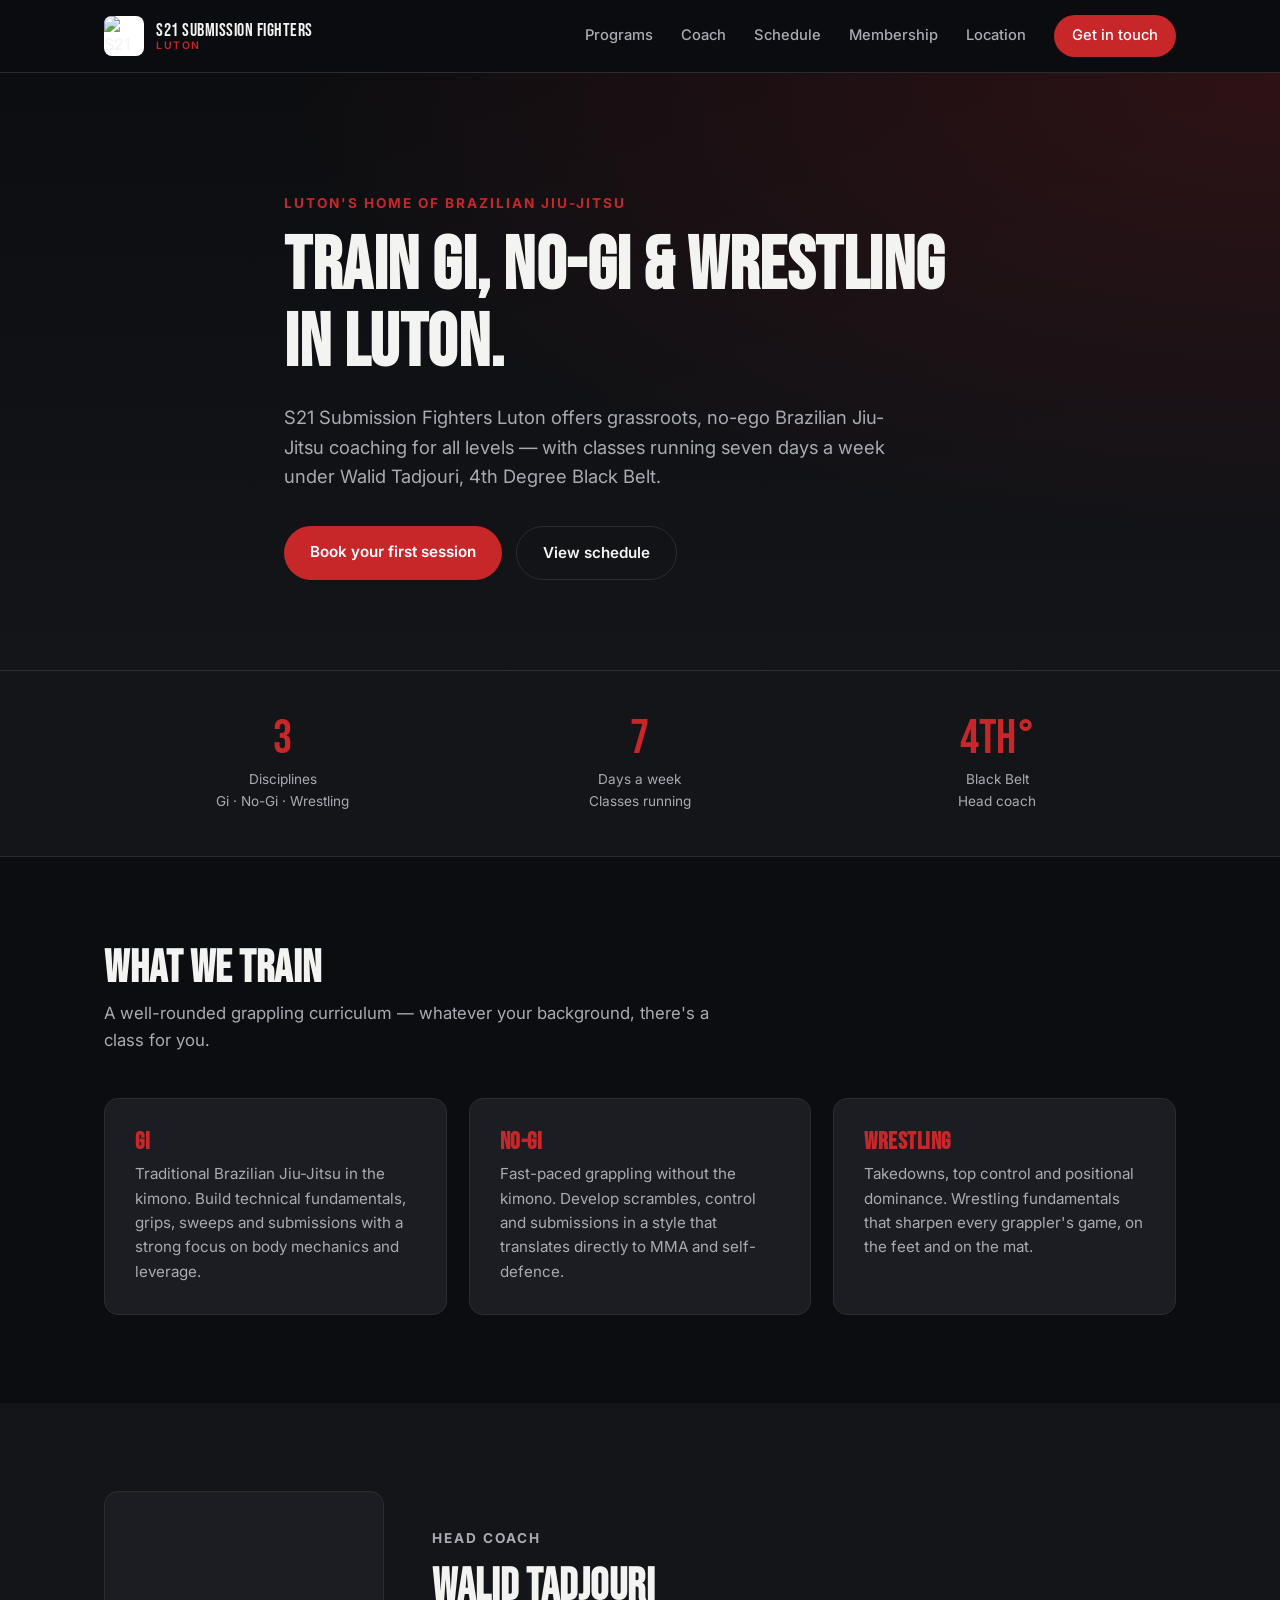
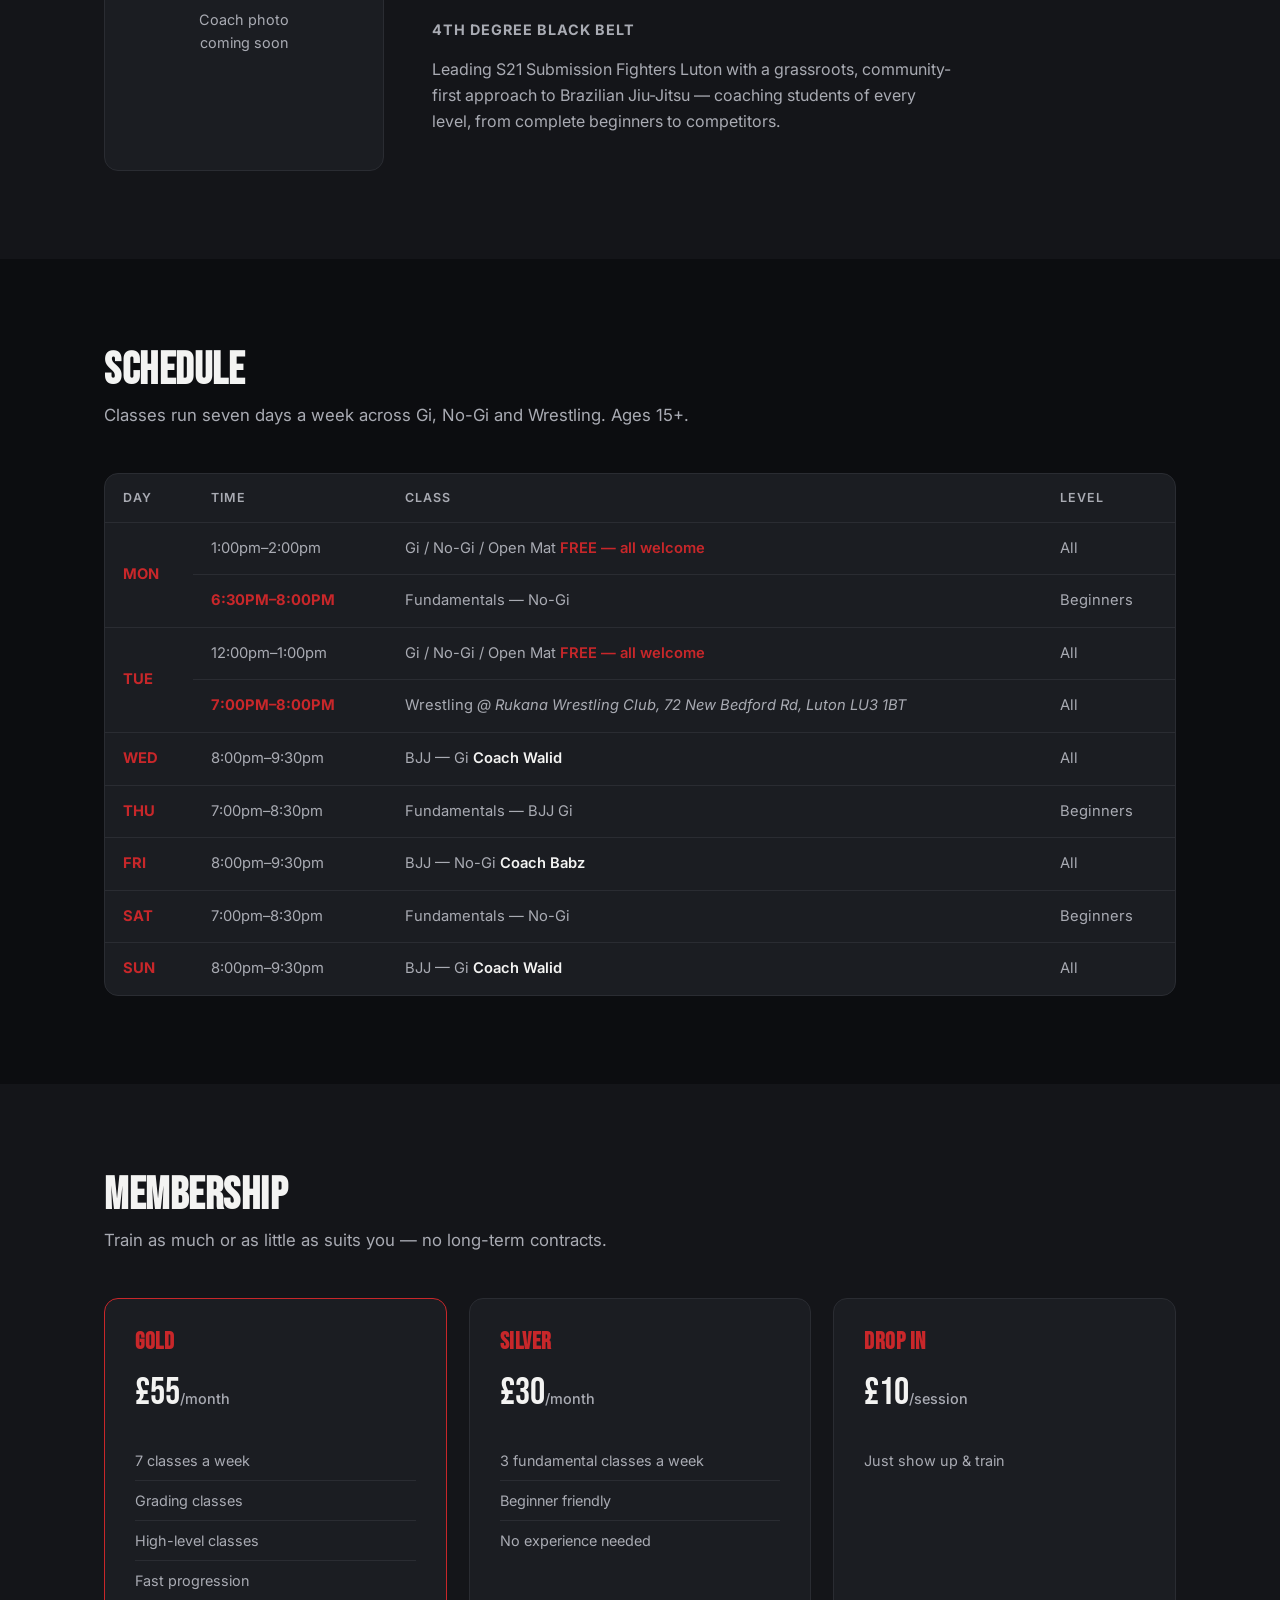
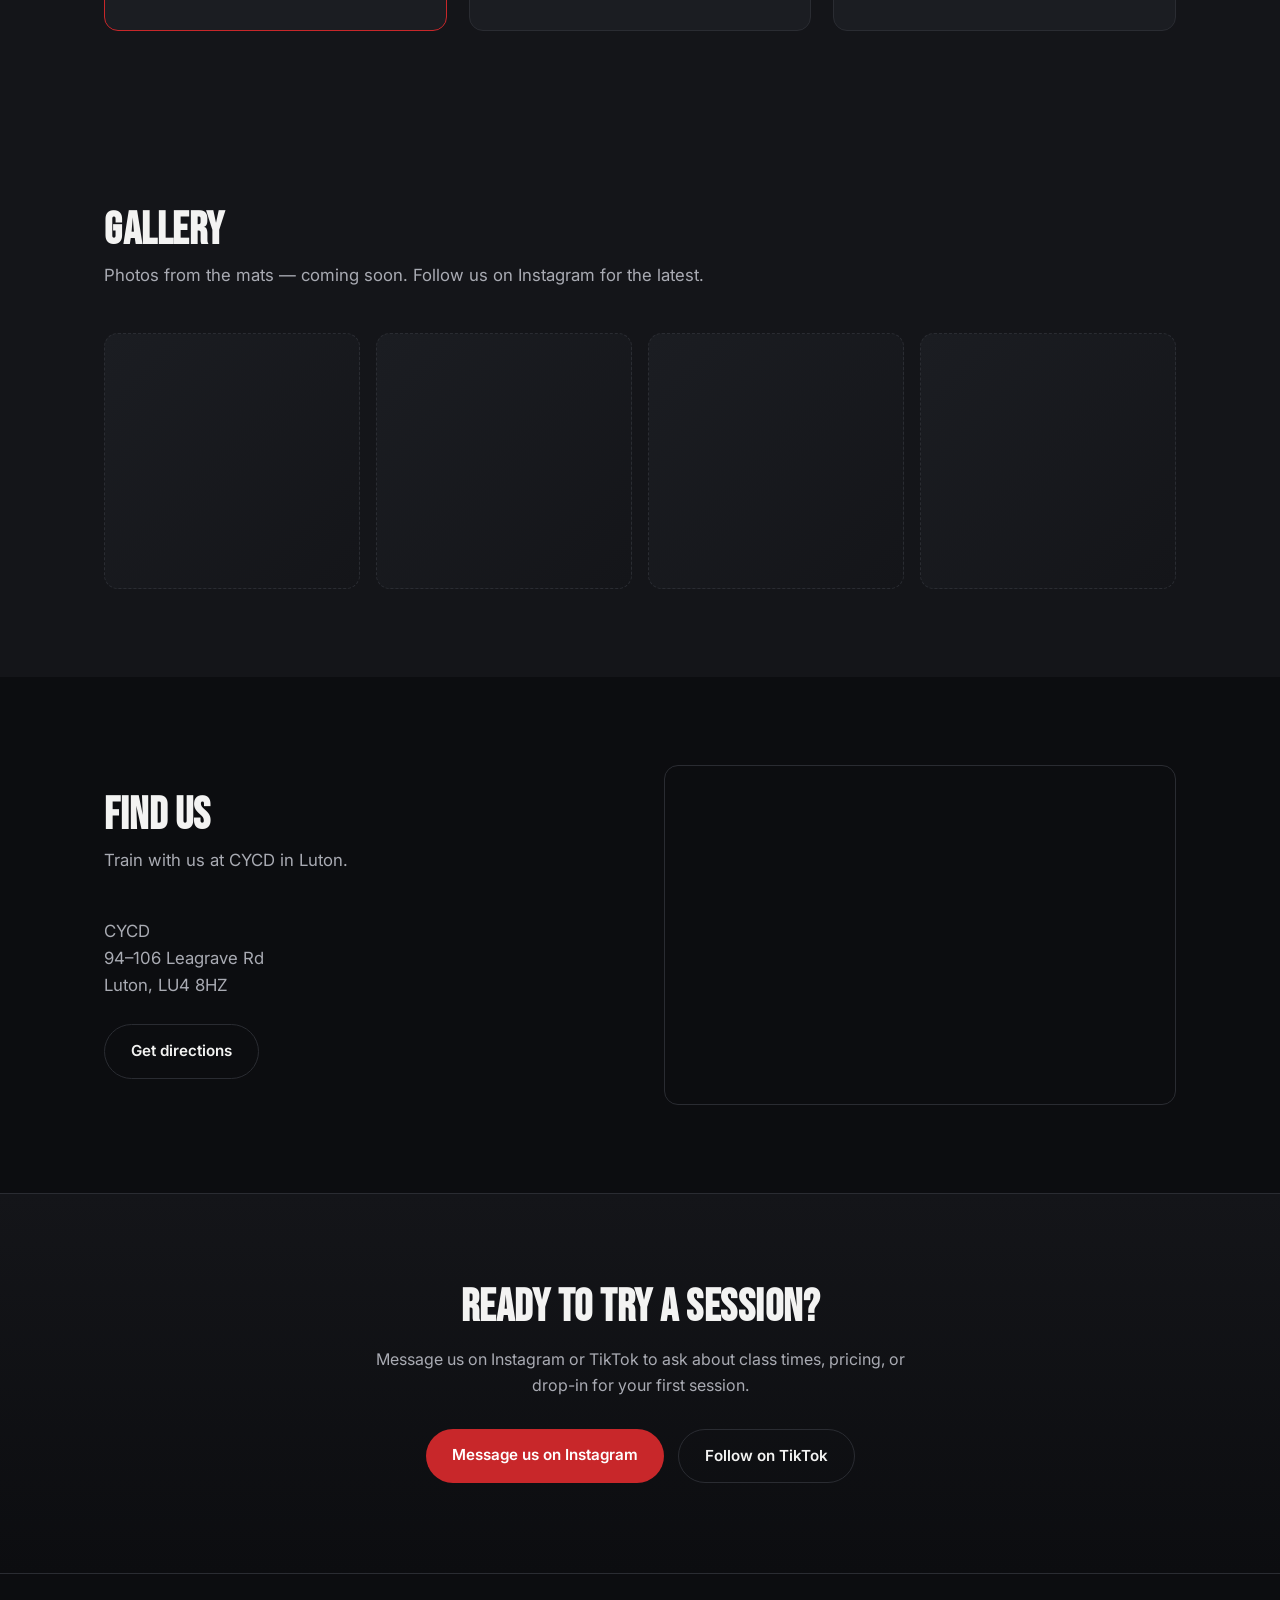
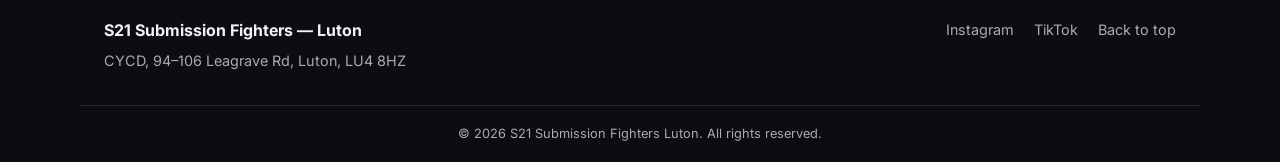
==== index.html @ ac28107a "intiial site" ====
<!DOCTYPE html>
<html lang="en">
<head>
<meta charset="UTF-8">
<meta name="viewport" content="width=device-width, initial-scale=1.0">
<title>S21 Submission Fighters — Luton | Gi, No-Gi &amp; Wrestling</title>
<meta name="description" content="S21 Submission Fighters Luton — Gi, No-Gi and Wrestling classes 7 days a week, coached by Walid Tadjouri, 4th Degree Black Belt. Based at CYCD, 94-106 Leagrave Rd, Luton.">
<link rel="preconnect" href="https://fonts.googleapis.com">
<link href="https://fonts.googleapis.com/css2?family=Inter:wght@400;500;600;700;800&family=Bebas+Neue&display=swap" rel="stylesheet">
<link rel="stylesheet" href="style.css">
</head>
<body>

<header class="site-header" id="top">
  <div class="wrap header-inner">
    <a class="brand" href="#top">
      <img src="https://yt3.googleusercontent.com/KABO2MJBUnOi4TfonW82u385I233VYZKx34DL-7xqxfjM9fc1g4epbsqxJIk49DsZbPs0lf0rQ=s900-c-k-c0x00ffffff-no-rj" alt="S21 Submission Fighters logo" class="brand-logo">
      <span class="brand-text">S21 Submission Fighters<small>Luton</small></span>
    </a>
    <nav class="main-nav" id="mainNav">
      <a href="#programs">Programs</a>
      <a href="#coach">Coach</a>
      <a href="#schedule">Schedule</a>
      <a href="#membership">Membership</a>
      <a href="#location">Location</a>
      <a href="#contact" class="nav-cta">Get in touch</a>
    </nav>
    <button class="nav-toggle" id="navToggle" aria-label="Toggle menu">
      <span></span><span></span><span></span>
    </button>
  </div>
</header>

<main>

  <section class="hero">
    <div class="wrap hero-inner">
      <p class="eyebrow">Luton's home of Brazilian Jiu-Jitsu</p>
      <h1>Train Gi, No-Gi &amp; Wrestling in Luton.</h1>
      <p class="hero-sub">S21 Submission Fighters Luton offers grassroots, no-ego Brazilian Jiu-Jitsu coaching for all levels — with classes running seven days a week under Walid Tadjouri, 4th Degree Black Belt.</p>
      <div class="hero-actions">
        <a href="#contact" class="btn btn-primary">Book your first session</a>
        <a href="#schedule" class="btn btn-ghost">View schedule</a>
      </div>
    </div>
  </section>

  <section class="stats">
    <div class="wrap stats-grid">
      <div class="stat">
        <span class="stat-num">3</span>
        <span class="stat-label">Disciplines<br>Gi · No-Gi · Wrestling</span>
      </div>
      <div class="stat">
        <span class="stat-num">7</span>
        <span class="stat-label">Days a week<br>Classes running</span>
      </div>
      <div class="stat">
        <span class="stat-num">4th°</span>
        <span class="stat-label">Black Belt<br>Head coach</span>
      </div>
    </div>
  </section>

  <section class="section" id="programs">
    <div class="wrap">
      <h2>What we train</h2>
      <p class="section-lead">A well-rounded grappling curriculum — whatever your background, there's a class for you.</p>
      <div class="card-grid">
        <div class="card">
          <h3>Gi</h3>
          <p>Traditional Brazilian Jiu-Jitsu in the kimono. Build technical fundamentals, grips, sweeps and submissions with a strong focus on body mechanics and leverage.</p>
        </div>
        <div class="card">
          <h3>No-Gi</h3>
          <p>Fast-paced grappling without the kimono. Develop scrambles, control and submissions in a style that translates directly to MMA and self-defence.</p>
        </div>
        <div class="card">
          <h3>Wrestling</h3>
          <p>Takedowns, top control and positional dominance. Wrestling fundamentals that sharpen every grappler's game, on the feet and on the mat.</p>
        </div>
      </div>
    </div>
  </section>

  <section class="section alt" id="coach">
    <div class="wrap coach-inner">
      <div class="coach-photo placeholder">
        <span>Coach photo<br>coming soon</span>
      </div>
      <div class="coach-info">
        <p class="eyebrow">Head Coach</p>
        <h2>Walid Tadjouri</h2>
        <p class="coach-belt">4th Degree Black Belt</p>
        <p>Leading S21 Submission Fighters Luton with a grassroots, community-first approach to Brazilian Jiu-Jitsu — coaching students of every level, from complete beginners to competitors.</p>
      </div>
    </div>
  </section>

  <section class="section" id="schedule">
    <div class="wrap">
      <h2>Schedule</h2>
      <p class="section-lead">Classes run seven days a week across Gi, No-Gi and Wrestling. Ages 15+.</p>
      <div class="schedule-table-wrap">
        <table class="schedule-table">
          <thead>
            <tr><th>Day</th><th>Time</th><th>Class</th><th>Level</th></tr>
          </thead>
          <tbody>
            <tr><td rowspan="2">Mon</td><td>1:00pm–2:00pm</td><td>Gi / No-Gi / Open Mat <span class="tag-free">FREE — all welcome</span></td><td>All</td></tr>
            <tr><td>6:30pm–8:00pm</td><td>Fundamentals — No-Gi</td><td>Beginners</td></tr>
            <tr><td rowspan="2">Tue</td><td>12:00pm–1:00pm</td><td>Gi / No-Gi / Open Mat <span class="tag-free">FREE — all welcome</span></td><td>All</td></tr>
            <tr><td>7:00pm–8:00pm</td><td>Wrestling <span class="off-site">@ Rukana Wrestling Club, 72 New Bedford Rd, Luton LU3 1BT</span></td><td>All</td></tr>
            <tr><td>Wed</td><td>8:00pm–9:30pm</td><td>BJJ — Gi <span class="coach-tag">Coach Walid</span></td><td>All</td></tr>
            <tr><td>Thu</td><td>7:00pm–8:30pm</td><td>Fundamentals — BJJ Gi</td><td>Beginners</td></tr>
            <tr><td>Fri</td><td>8:00pm–9:30pm</td><td>BJJ — No-Gi <span class="coach-tag">Coach Babz</span></td><td>All</td></tr>
            <tr><td>Sat</td><td>7:00pm–8:30pm</td><td>Fundamentals — No-Gi</td><td>Beginners</td></tr>
            <tr><td>Sun</td><td>8:00pm–9:30pm</td><td>BJJ — Gi <span class="coach-tag">Coach Walid</span></td><td>All</td></tr>
          </tbody>
        </table>
      </div>
    </div>
  </section>

  <section class="section alt" id="membership">
    <div class="wrap">
      <h2>Membership</h2>
      <p class="section-lead">Train as much or as little as suits you — no long-term contracts.</p>
      <div class="pricing-grid">
        <div class="price-card featured">
          <h3>Gold</h3>
          <p class="price-amount">£55<span>/month</span></p>
          <ul class="price-list">
            <li>7 classes a week</li>
            <li>Grading classes</li>
            <li>High-level classes</li>
            <li>Fast progression</li>
          </ul>
        </div>
        <div class="price-card">
          <h3>Silver</h3>
          <p class="price-amount">£30<span>/month</span></p>
          <ul class="price-list">
            <li>3 fundamental classes a week</li>
            <li>Beginner friendly</li>
            <li>No experience needed</li>
          </ul>
        </div>
        <div class="price-card">
          <h3>Drop In</h3>
          <p class="price-amount">£10<span>/session</span></p>
          <ul class="price-list">
            <li>Just show up &amp; train</li>
          </ul>
        </div>
      </div>
    </div>
  </section>

  <section class="section alt" id="gallery">
    <div class="wrap">
      <h2>Gallery</h2>
      <p class="section-lead">Photos from the mats — coming soon. Follow us on Instagram for the latest.</p>
      <div class="gallery-grid">
        <div class="gallery-item placeholder"></div>
        <div class="gallery-item placeholder"></div>
        <div class="gallery-item placeholder"></div>
        <div class="gallery-item placeholder"></div>
      </div>
    </div>
  </section>

  <section class="section" id="location">
    <div class="wrap location-inner">
      <div class="location-info">
        <h2>Find us</h2>
        <p class="section-lead">Train with us at CYCD in Luton.</p>
        <p class="address">CYCD<br>94–106 Leagrave Rd<br>Luton, LU4 8HZ</p>
        <a href="https://www.google.com/maps?q=CYCD,+94-106+Leagrave+Rd,+Luton,+LU4+8HZ" target="_blank" rel="noopener" class="btn btn-ghost">Get directions</a>
      </div>
      <div class="map-embed">
        <iframe
          src="https://www.google.com/maps?q=CYCD,+94-106+Leagrave+Rd,+Luton,+LU4+8HZ&output=embed"
          width="100%" height="100%" style="border:0;" allowfullscreen="" loading="lazy"
          referrerpolicy="no-referrer-when-downgrade" title="S21 Luton location map">
        </iframe>
      </div>
    </div>
  </section>

  <section class="cta" id="contact">
    <div class="wrap cta-inner">
      <h2>Ready to try a session?</h2>
      <p>Message us on Instagram or TikTok to ask about class times, pricing, or drop-in for your first session.</p>
      <div class="hero-actions">
        <a href="https://www.instagram.com/s21.luton/" target="_blank" rel="noopener" class="btn btn-primary">Message us on Instagram</a>
        <a href="https://www.tiktok.com/@s21.luton" target="_blank" rel="noopener" class="btn btn-ghost">Follow on TikTok</a>
      </div>
    </div>
  </section>

</main>

<footer class="site-footer">
  <div class="wrap footer-inner">
    <div>
      <strong>S21 Submission Fighters — Luton</strong>
      <p>CYCD, 94–106 Leagrave Rd, Luton, LU4 8HZ</p>
    </div>
    <div class="footer-links">
      <a href="https://www.instagram.com/s21.luton/" target="_blank" rel="noopener">Instagram</a>
      <a href="https://www.tiktok.com/@s21.luton" target="_blank" rel="noopener">TikTok</a>
      <a href="#top">Back to top</a>
    </div>
  </div>
  <div class="wrap footer-bottom">
    <p>© 2026 S21 Submission Fighters Luton. All rights reserved.</p>
  </div>
</footer>

<script src="script.js"></script>
</body>
</html>
---- style.css ----
:root{
  --bg:#0c0d10;
  --bg-alt:#141519;
  --card:#1b1d22;
  --border:#2a2c32;
  --text:#f3f3f2;
  --text-dim:#a9abb3;
  --red:#c8272a;
  --red-dim:#8f1c1e;
  --radius:14px;
  --wrap:1120px;
}

*{box-sizing:border-box;margin:0;padding:0;}

html{scroll-behavior:smooth;}

body{
  font-family:'Inter',system-ui,sans-serif;
  background:var(--bg);
  color:var(--text);
  line-height:1.6;
  -webkit-font-smoothing:antialiased;
}

h1,h2,h3{
  font-family:'Bebas Neue',Inter,sans-serif;
  letter-spacing:0.5px;
  line-height:1.05;
}

h1{font-size:clamp(2.6rem,6vw,4.6rem);}
h2{font-size:clamp(1.9rem,4vw,2.8rem);margin-bottom:0.5rem;}
h3{font-size:1.5rem;margin-bottom:0.5rem;}

a{color:inherit;text-decoration:none;}

.wrap{
  max-width:var(--wrap);
  margin:0 auto;
  padding:0 24px;
}

/* Header */
.site-header{
  position:sticky;top:0;z-index:50;
  background:rgba(12,13,16,0.85);
  backdrop-filter:blur(10px);
  border-bottom:1px solid var(--border);
}
.header-inner{
  display:flex;align-items:center;justify-content:space-between;
  height:72px;
}
.brand{display:flex;align-items:center;gap:12px;}
.brand-logo{height:40px;width:40px;object-fit:contain;border-radius:8px;background:#fff;}
.brand-text{font-family:'Bebas Neue',sans-serif;font-size:1.1rem;letter-spacing:0.5px;display:flex;flex-direction:column;line-height:1.1;}
.brand-text small{font-family:'Inter',sans-serif;font-size:0.65rem;font-weight:600;color:var(--red);letter-spacing:1.5px;text-transform:uppercase;}

.main-nav{display:flex;align-items:center;gap:28px;}
.main-nav a{font-size:0.92rem;font-weight:500;color:var(--text-dim);transition:color .2s;}
.main-nav a:hover{color:var(--text);}
.nav-cta{
  background:var(--red);color:#fff !important;
  padding:9px 18px;border-radius:999px;font-weight:600;
}
.nav-cta:hover{background:#a91f22;}

.nav-toggle{display:none;flex-direction:column;gap:5px;background:none;border:0;cursor:pointer;padding:8px;}
.nav-toggle span{width:22px;height:2px;background:var(--text);display:block;}

/* Hero */
.hero{
  padding:120px 0 90px;
  background:
    radial-gradient(ellipse at top right, rgba(200,39,42,0.18), transparent 55%),
    linear-gradient(180deg, var(--bg) 0%, var(--bg-alt) 100%);
  border-bottom:1px solid var(--border);
}
.hero-inner{max-width:760px;}
.eyebrow{
  color:var(--red);font-weight:700;font-size:0.85rem;
  text-transform:uppercase;letter-spacing:2px;margin-bottom:14px;
}
.hero-sub{color:var(--text-dim);font-size:1.15rem;margin:20px 0 34px;max-width:620px;}
.hero-actions{display:flex;gap:14px;flex-wrap:wrap;}

.btn{
  display:inline-block;padding:14px 26px;border-radius:999px;
  font-weight:600;font-size:0.95rem;transition:all .2s;
}
.btn-primary{background:var(--red);color:#fff;}
.btn-primary:hover{background:#a91f22;}
.btn-ghost{border:1px solid var(--border);color:var(--text);}
.btn-ghost:hover{border-color:var(--red);color:var(--red);}

/* Stats */
.stats{background:var(--bg-alt);border-bottom:1px solid var(--border);}
.stats-grid{
  display:grid;grid-template-columns:repeat(3,1fr);
  padding:44px 24px;text-align:center;
}
.stat{padding:0 12px;}
.stat-num{
  display:block;font-family:'Bebas Neue',sans-serif;
  font-size:3rem;color:var(--red);line-height:1;
}
.stat-label{color:var(--text-dim);font-size:0.85rem;margin-top:6px;display:block;}

/* Sections */
.section{padding:88px 0;}
.section.alt{background:var(--bg-alt);}
.section-lead{color:var(--text-dim);font-size:1.05rem;max-width:640px;margin-bottom:44px;}

.card-grid{display:grid;grid-template-columns:repeat(3,1fr);gap:22px;}
.card{
  background:var(--card);border:1px solid var(--border);
  border-radius:var(--radius);padding:30px;
}
.card h3{color:var(--red);}
.card p{color:var(--text-dim);font-size:0.95rem;}

/* Coach */
.coach-inner{display:grid;grid-template-columns:280px 1fr;gap:48px;align-items:center;}
.coach-photo{
  width:280px;height:280px;border-radius:var(--radius);
  overflow:hidden;background:var(--card);border:1px solid var(--border);
}
.coach-photo img{width:100%;height:100%;object-fit:cover;}
.coach-photo.placeholder{
  display:flex;align-items:center;justify-content:center;
  color:var(--text-dim);font-size:0.9rem;text-align:center;
}
.coach-belt{color:var(--red);font-weight:700;margin:6px 0 16px;text-transform:uppercase;letter-spacing:1px;font-size:0.9rem;}
.coach-info p{color:var(--text-dim);max-width:520px;}

/* Schedule */
.schedule-table-wrap{
  background:var(--card);border:1px solid var(--border);
  border-radius:var(--radius);overflow-x:auto;
}
.schedule-table{width:100%;border-collapse:collapse;font-size:0.92rem;white-space:nowrap;}
.schedule-table th,.schedule-table td{
  padding:14px 18px;text-align:left;border-bottom:1px solid var(--border);
}
.schedule-table th{
  color:var(--text-dim);font-size:0.78rem;text-transform:uppercase;letter-spacing:1px;font-weight:600;
}
.schedule-table td:first-child{color:var(--red);font-weight:700;text-transform:uppercase;}
.schedule-table tr:last-child td{border-bottom:none;}
.schedule-table td{color:var(--text-dim);white-space:normal;}
.schedule-table .tag-free{color:var(--red);font-weight:600;}
.schedule-table .coach-tag{color:var(--text);font-weight:600;}
.schedule-table .off-site{color:var(--text-dim);font-style:italic;}

/* Pricing / Membership */
.pricing-grid{display:grid;grid-template-columns:repeat(3,1fr);gap:22px;}
.price-card{
  background:var(--card);border:1px solid var(--border);
  border-radius:var(--radius);padding:30px;
}
.price-card.featured{border-color:var(--red);position:relative;}
.price-card h3{color:var(--red);}
.price-amount{font-family:'Bebas Neue',sans-serif;font-size:2.4rem;color:var(--text);margin-bottom:18px;}
.price-amount span{font-family:'Inter',sans-serif;font-size:0.9rem;color:var(--text-dim);font-weight:500;}
.price-list{list-style:none;}
.price-list li{
  color:var(--text-dim);font-size:0.9rem;padding:8px 0;
  border-top:1px solid var(--border);
}
.price-list li:first-child{border-top:none;}

/* Gallery */
.gallery-grid{
  display:grid;grid-template-columns:repeat(4,1fr);gap:16px;
}
.gallery-item{
  aspect-ratio:1/1;border-radius:var(--radius);
  background:linear-gradient(135deg, var(--card), var(--bg-alt));
  border:1px dashed var(--border);
}

/* Location */
.location-inner{display:grid;grid-template-columns:1fr 1fr;gap:48px;align-items:center;}
.address{color:var(--text-dim);margin:16px 0 26px;font-size:1.05rem;}

.map-embed{
  height:340px;border-radius:var(--radius);overflow:hidden;
  border:1px solid var(--border);
}

/* CTA */
.cta{
  padding:90px 0;text-align:center;
  background:linear-gradient(180deg, var(--bg-alt), var(--bg));
  border-top:1px solid var(--border);
}
.cta-inner{max-width:600px;margin:0 auto;}
.cta p{color:var(--text-dim);margin:16px 0 30px;}
.cta .hero-actions{justify-content:center;}

/* Footer */
.site-footer{border-top:1px solid var(--border);padding:44px 0 0;background:var(--bg);}
.footer-inner{
  display:flex;justify-content:space-between;align-items:flex-start;
  gap:24px;flex-wrap:wrap;padding-bottom:32px;
}
.footer-inner p{color:var(--text-dim);font-size:0.9rem;margin-top:6px;}
.footer-links{display:flex;gap:20px;}
.footer-links a{color:var(--text-dim);font-size:0.9rem;}
.footer-links a:hover{color:var(--red);}
.footer-bottom{
  border-top:1px solid var(--border);padding:18px 24px;
  text-align:center;color:var(--text-dim);font-size:0.8rem;
}

/* Responsive */
@media (max-width:860px){
  .main-nav{
    position:fixed;top:72px;left:0;right:0;
    background:var(--bg-alt);border-bottom:1px solid var(--border);
    flex-direction:column;align-items:flex-start;padding:20px 24px;gap:18px;
    transform:translateY(-130%);transition:transform .25s;
  }
  .main-nav.open{transform:translateY(0);}
  .nav-toggle{display:flex;}
  .stats-grid{grid-template-columns:1fr;gap:24px;}
  .card-grid{grid-template-columns:1fr;}
  .coach-inner{grid-template-columns:1fr;}
  .coach-photo{width:100%;height:220px;}
  .location-inner{grid-template-columns:1fr;}
  .gallery-grid{grid-template-columns:repeat(2,1fr);}
  .pricing-grid{grid-template-columns:1fr;}
}
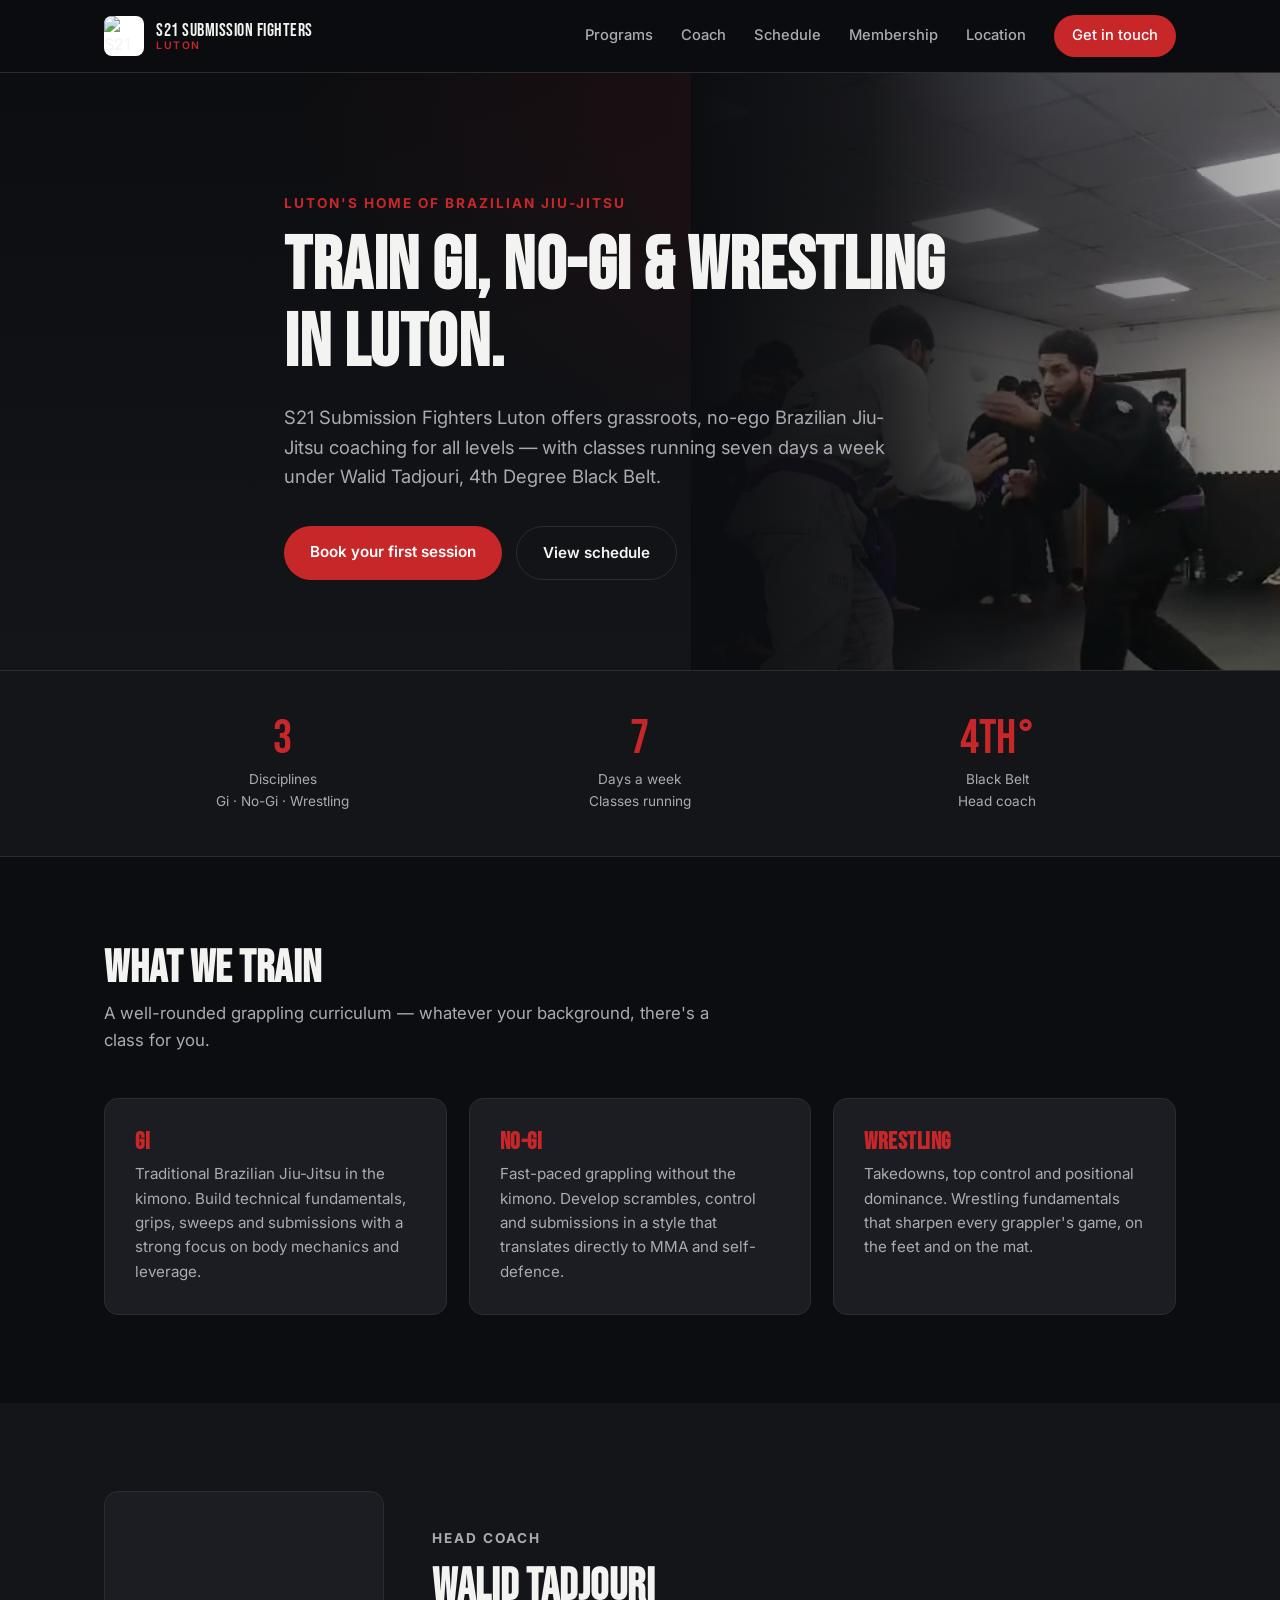
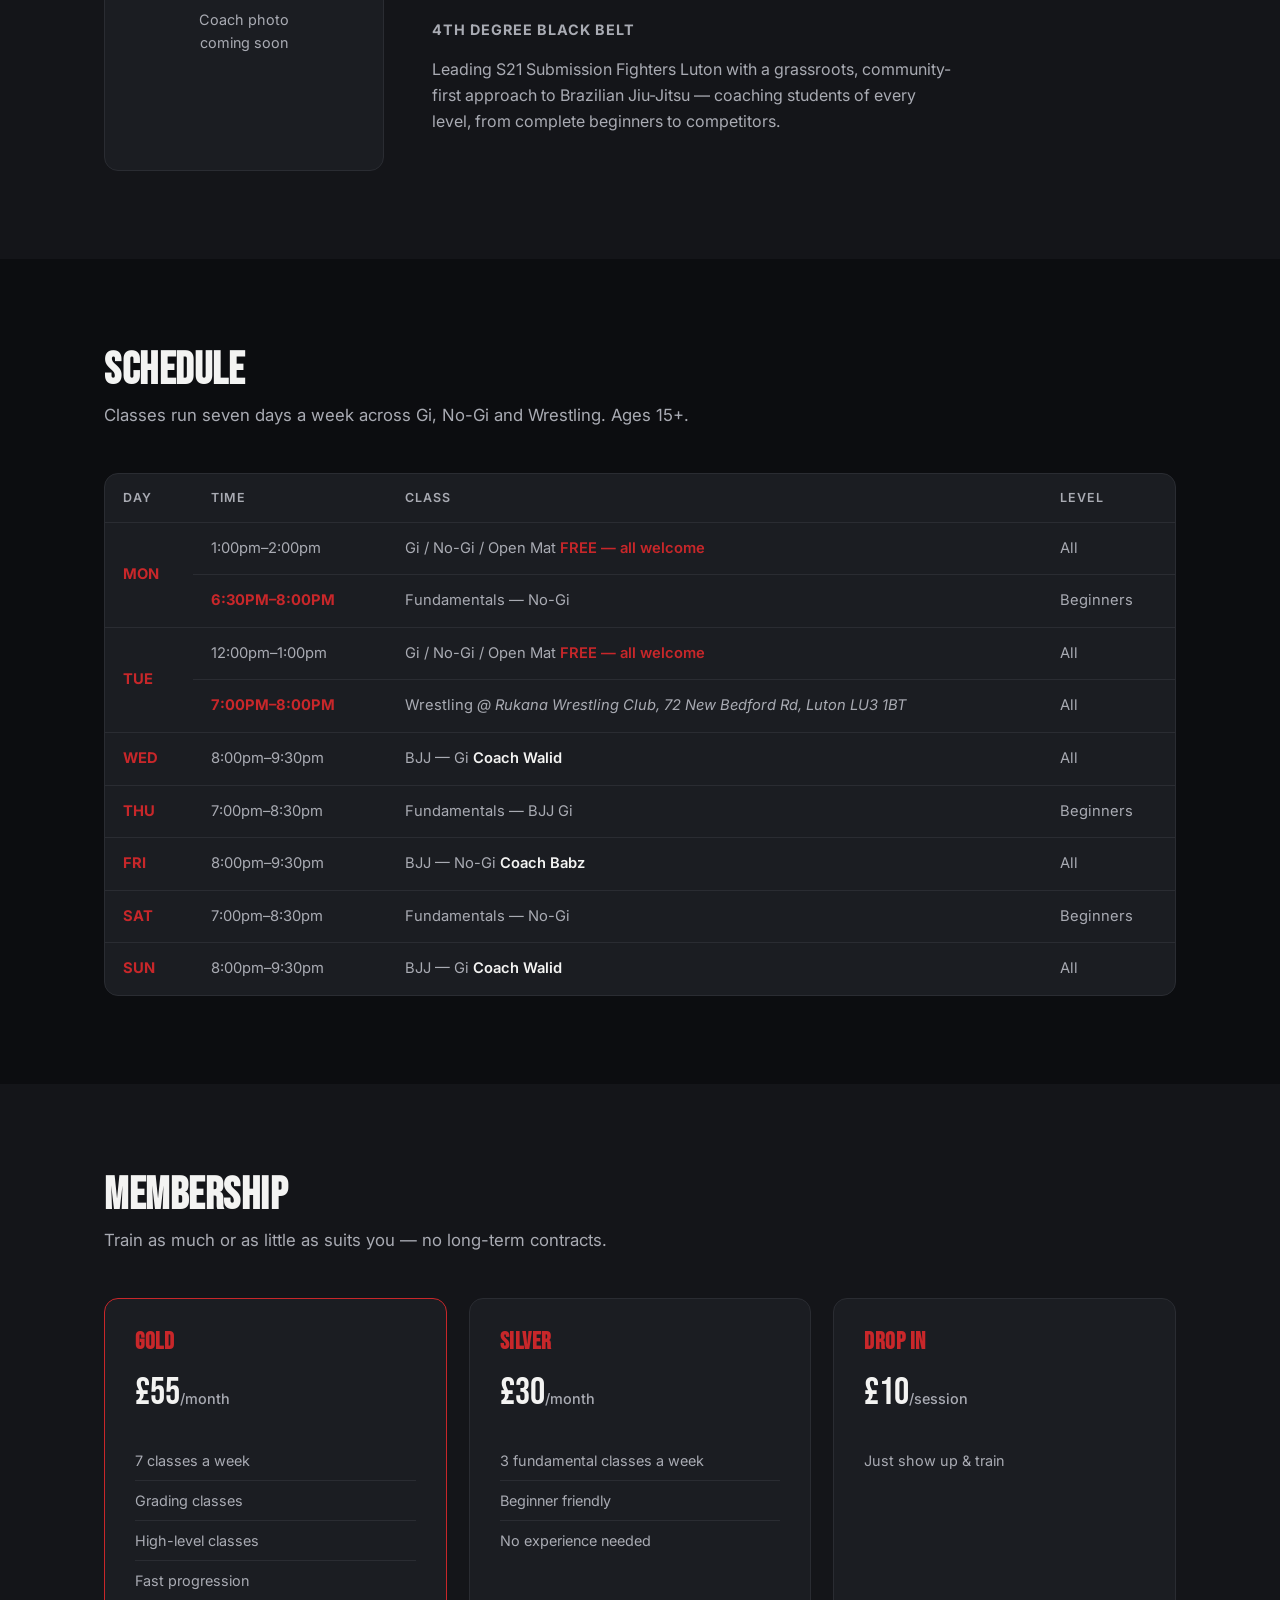
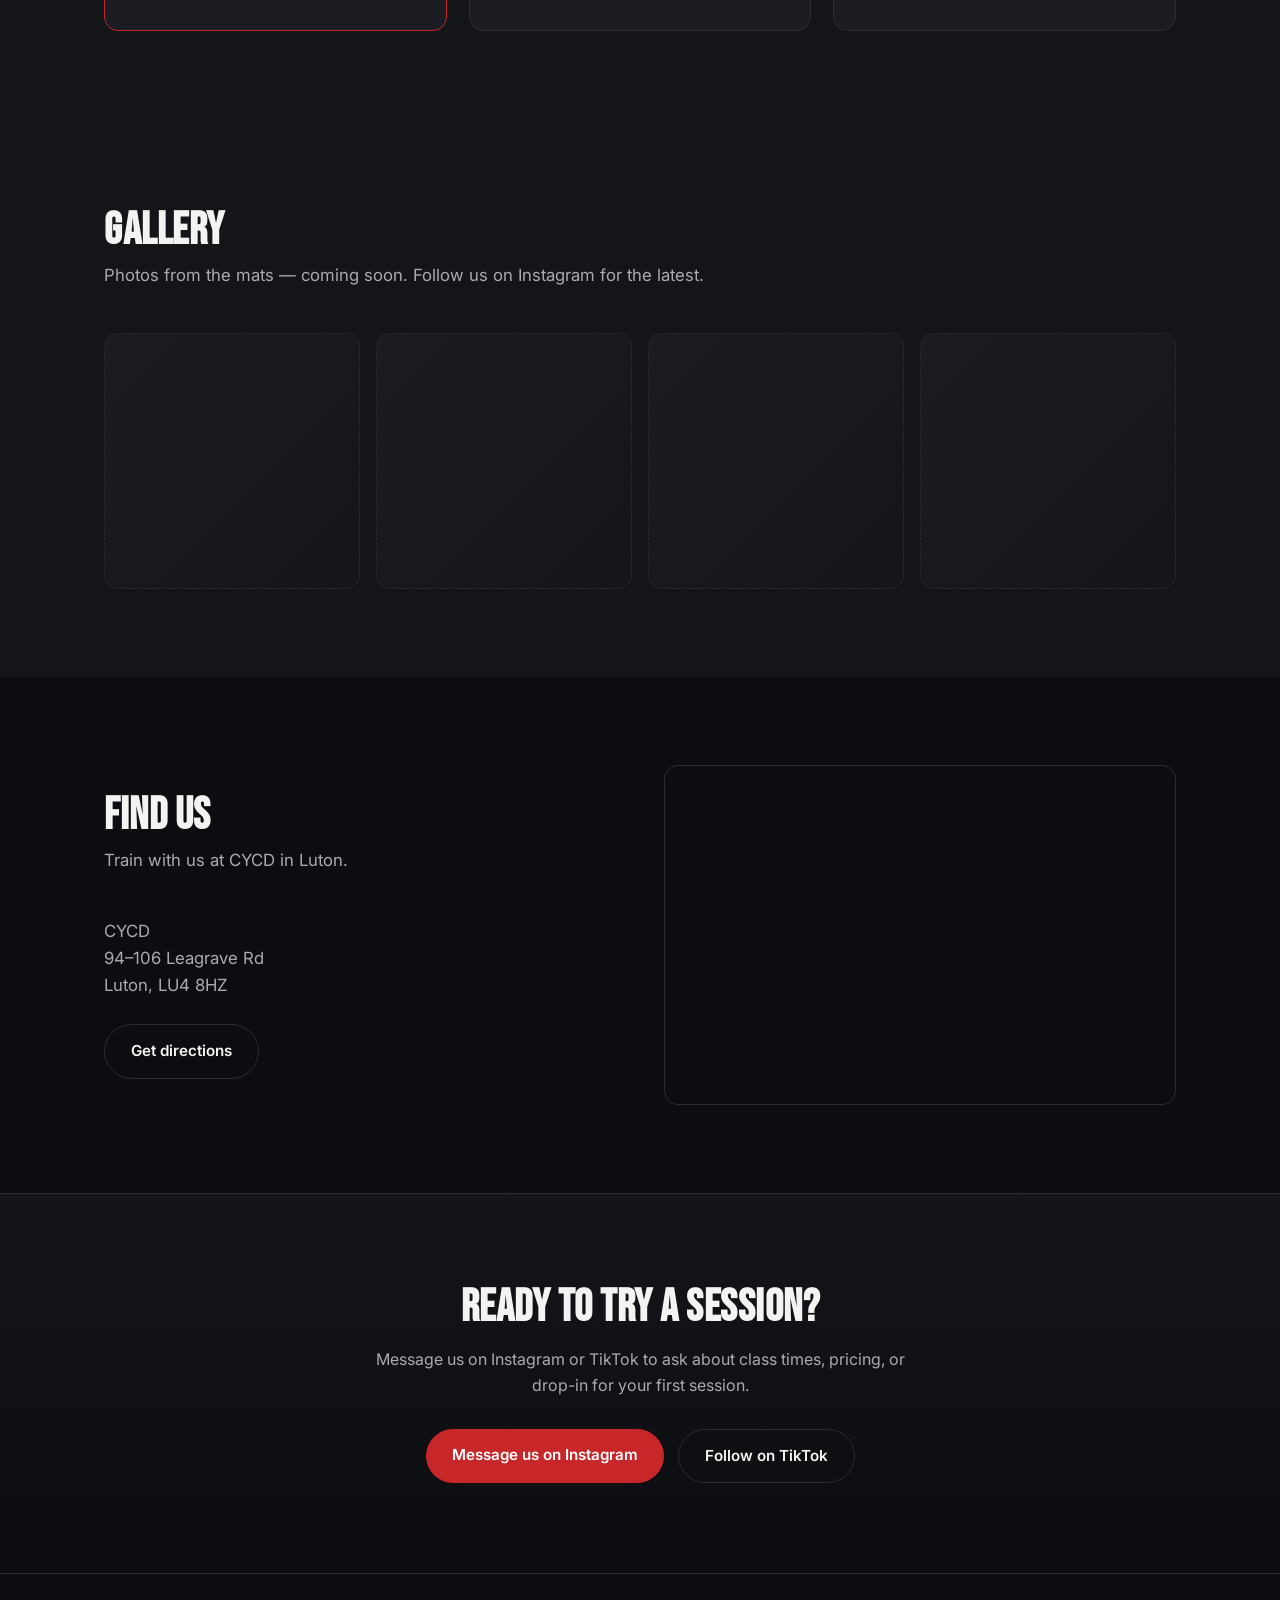
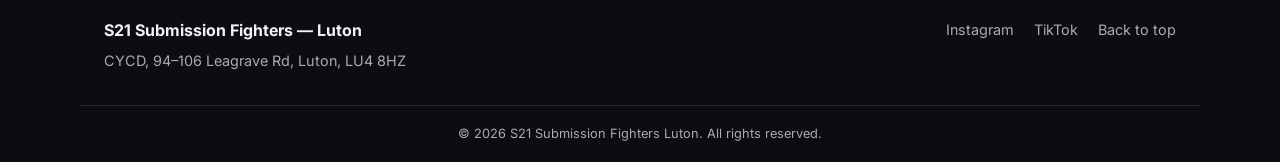
==== commit 5ddfb4a0: "video underlay" ====
--- a/index.html
+++ b/index.html
@@ -34,11 +34,17 @@
 <main>
 
   <section class="hero">
+    <div class="hero-video-wrap" aria-hidden="true">
+      <video class="hero-video" autoplay muted loop playsinline preload="metadata" poster="images/hero-poster.jpg">
+        <source src="videos/hero.mp4" type="video/mp4">
+      </video>
+      <div class="hero-video-overlay"></div>
+    </div>
     <div class="wrap hero-inner">
-      <p class="eyebrow">Luton's home of Brazilian Jiu-Jitsu</p>
-      <h1>Train Gi, No-Gi &amp; Wrestling in Luton.</h1>
-      <p class="hero-sub">S21 Submission Fighters Luton offers grassroots, no-ego Brazilian Jiu-Jitsu coaching for all levels — with classes running seven days a week under Walid Tadjouri, 4th Degree Black Belt.</p>
-      <div class="hero-actions">
+      <p class="eyebrow fade-in">Luton's home of Brazilian Jiu-Jitsu</p>
+      <h1 class="slide-up">Train Gi, No-Gi &amp; Wrestling in Luton.</h1>
+      <p class="hero-sub fade-in delay-1">S21 Submission Fighters Luton offers grassroots, no-ego Brazilian Jiu-Jitsu coaching for all levels — with classes running seven days a week under Walid Tadjouri, 4th Degree Black Belt.</p>
+      <div class="hero-actions fade-in delay-2">
         <a href="#contact" class="btn btn-primary">Book your first session</a>
         <a href="#schedule" class="btn btn-ghost">View schedule</a>
       </div>
@@ -67,15 +73,15 @@
       <h2>What we train</h2>
       <p class="section-lead">A well-rounded grappling curriculum — whatever your background, there's a class for you.</p>
       <div class="card-grid">
-        <div class="card">
+        <div class="card reveal">
           <h3>Gi</h3>
           <p>Traditional Brazilian Jiu-Jitsu in the kimono. Build technical fundamentals, grips, sweeps and submissions with a strong focus on body mechanics and leverage.</p>
         </div>
-        <div class="card">
+        <div class="card reveal">
           <h3>No-Gi</h3>
           <p>Fast-paced grappling without the kimono. Develop scrambles, control and submissions in a style that translates directly to MMA and self-defence.</p>
         </div>
-        <div class="card">
+        <div class="card reveal">
           <h3>Wrestling</h3>
           <p>Takedowns, top control and positional dominance. Wrestling fundamentals that sharpen every grappler's game, on the feet and on the mat.</p>
         </div>
@@ -85,10 +91,10 @@
 
   <section class="section alt" id="coach">
     <div class="wrap coach-inner">
-      <div class="coach-photo placeholder">
+      <div class="coach-photo placeholder reveal">
         <span>Coach photo<br>coming soon</span>
       </div>
-      <div class="coach-info">
+      <div class="coach-info reveal">
         <p class="eyebrow">Head Coach</p>
         <h2>Walid Tadjouri</h2>
         <p class="coach-belt">4th Degree Black Belt</p>
@@ -101,7 +107,7 @@
     <div class="wrap">
       <h2>Schedule</h2>
       <p class="section-lead">Classes run seven days a week across Gi, No-Gi and Wrestling. Ages 15+.</p>
-      <div class="schedule-table-wrap">
+      <div class="schedule-table-wrap reveal">
         <table class="schedule-table">
           <thead>
             <tr><th>Day</th><th>Time</th><th>Class</th><th>Level</th></tr>
@@ -127,7 +133,7 @@
       <h2>Membership</h2>
       <p class="section-lead">Train as much or as little as suits you — no long-term contracts.</p>
       <div class="pricing-grid">
-        <div class="price-card featured">
+        <div class="price-card featured reveal">
           <h3>Gold</h3>
           <p class="price-amount">£55<span>/month</span></p>
           <ul class="price-list">
@@ -137,7 +143,7 @@
             <li>Fast progression</li>
           </ul>
         </div>
-        <div class="price-card">
+        <div class="price-card reveal">
           <h3>Silver</h3>
           <p class="price-amount">£30<span>/month</span></p>
           <ul class="price-list">
@@ -146,7 +152,7 @@
             <li>No experience needed</li>
           </ul>
         </div>
-        <div class="price-card">
+        <div class="price-card reveal">
           <h3>Drop In</h3>
           <p class="price-amount">£10<span>/session</span></p>
           <ul class="price-list">
@@ -162,23 +168,23 @@
       <h2>Gallery</h2>
       <p class="section-lead">Photos from the mats — coming soon. Follow us on Instagram for the latest.</p>
       <div class="gallery-grid">
-        <div class="gallery-item placeholder"></div>
-        <div class="gallery-item placeholder"></div>
-        <div class="gallery-item placeholder"></div>
-        <div class="gallery-item placeholder"></div>
+        <div class="gallery-item placeholder reveal"></div>
+        <div class="gallery-item placeholder reveal"></div>
+        <div class="gallery-item placeholder reveal"></div>
+        <div class="gallery-item placeholder reveal"></div>
       </div>
     </div>
   </section>
 
   <section class="section" id="location">
     <div class="wrap location-inner">
-      <div class="location-info">
+      <div class="location-info reveal">
         <h2>Find us</h2>
         <p class="section-lead">Train with us at CYCD in Luton.</p>
         <p class="address">CYCD<br>94–106 Leagrave Rd<br>Luton, LU4 8HZ</p>
         <a href="https://www.google.com/maps?q=CYCD,+94-106+Leagrave+Rd,+Luton,+LU4+8HZ" target="_blank" rel="noopener" class="btn btn-ghost">Get directions</a>
       </div>
-      <div class="map-embed">
+      <div class="map-embed reveal">
         <iframe
           src="https://www.google.com/maps?q=CYCD,+94-106+Leagrave+Rd,+Luton,+LU4+8HZ&output=embed"
           width="100%" height="100%" style="border:0;" allowfullscreen="" loading="lazy"
--- a/style.css
+++ b/style.css
@@ -71,19 +71,76 @@
 
 /* Hero */
 .hero{
+  position:relative;
+  overflow:hidden;
   padding:120px 0 90px;
   background:
     radial-gradient(ellipse at top right, rgba(200,39,42,0.18), transparent 55%),
     linear-gradient(180deg, var(--bg) 0%, var(--bg-alt) 100%);
   border-bottom:1px solid var(--border);
 }
-.hero-inner{max-width:760px;}
+.hero-video-wrap{
+  position:absolute;top:0;right:0;bottom:0;
+  width:46%;
+  z-index:0;
+  overflow:hidden;
+}
+.hero-video{
+  position:absolute;inset:0;
+  width:100%;height:100%;
+  object-fit:cover;object-position:center 25%;
+  filter:brightness(.75) saturate(1.05);
+}
+.hero-video-overlay{
+  position:absolute;inset:0;
+  background:linear-gradient(90deg,
+    var(--bg) 0%,
+    rgba(12,13,16,.88) 30%,
+    rgba(12,13,16,.45) 60%,
+    rgba(12,13,16,.05) 100%
+  );
+}
+.hero-inner{max-width:760px;position:relative;z-index:1;}
 .eyebrow{
   color:var(--red);font-weight:700;font-size:0.85rem;
   text-transform:uppercase;letter-spacing:2px;margin-bottom:14px;
 }
 .hero-sub{color:var(--text-dim);font-size:1.15rem;margin:20px 0 34px;max-width:620px;}
 .hero-actions{display:flex;gap:14px;flex-wrap:wrap;}
+
+/* Entrance animations */
+@media (prefers-reduced-motion:no-preference){
+  .fade-in{animation:heroFadeIn .6s ease both;}
+  .slide-up{animation:heroSlideUp .7s cubic-bezier(.2,.8,.2,1) both;}
+  .delay-1{animation-delay:.12s;}
+  .delay-2{animation-delay:.24s;}
+}
+@keyframes heroFadeIn{
+  from{opacity:0;transform:translateY(8px);}
+  to{opacity:1;transform:translateY(0);}
+}
+@keyframes heroSlideUp{
+  from{opacity:0;transform:translateY(18px);}
+  to{opacity:1;transform:translateY(0);}
+}
+
+/* Scroll-reveal */
+.reveal{
+  opacity:0;
+  transform:translateY(24px);
+  transition:opacity .6s ease, transform .6s cubic-bezier(.2,.8,.2,1);
+}
+.reveal.is-visible{opacity:1;transform:translateY(0);}
+.card-grid .card:nth-child(2){transition-delay:.08s;}
+.card-grid .card:nth-child(3){transition-delay:.16s;}
+.pricing-grid .price-card:nth-child(2){transition-delay:.08s;}
+.pricing-grid .price-card:nth-child(3){transition-delay:.16s;}
+.gallery-grid .gallery-item:nth-child(2){transition-delay:.06s;}
+.gallery-grid .gallery-item:nth-child(3){transition-delay:.12s;}
+.gallery-grid .gallery-item:nth-child(4){transition-delay:.18s;}
+@media (prefers-reduced-motion:reduce){
+  .reveal{opacity:1;transform:none;transition:none;}
+}
 
 .btn{
   display:inline-block;padding:14px 26px;border-radius:999px;
@@ -216,6 +273,7 @@
 
 /* Responsive */
 @media (max-width:860px){
+  .hero-video-wrap{display:none;}
   .main-nav{
     position:fixed;top:72px;left:0;right:0;
     background:var(--bg-alt);border-bottom:1px solid var(--border);
